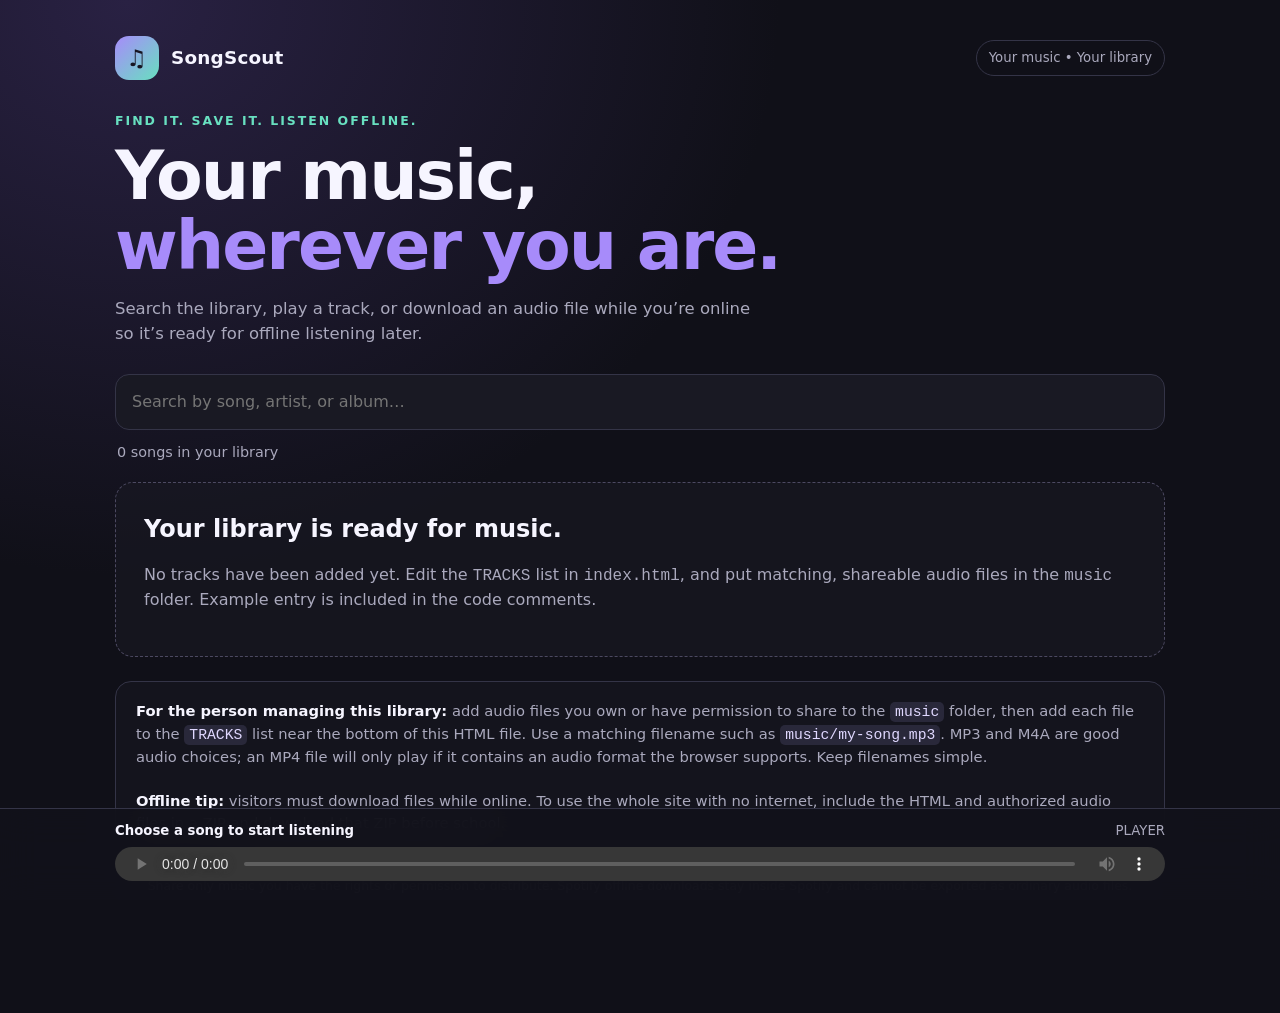
==== songscout/index.html @ 64c61e3a "Add SongScout offline music library page" ====
<!doctype html>
<html lang="en">
<head>
  <meta charset="utf-8">
  <meta name="viewport" content="width=device-width, initial-scale=1">
  <meta name="theme-color" content="#111119">
  <title>SongScout — Offline Music Library</title>
  <style>
    :root { color-scheme: dark; --bg:#101018; --panel:#191923; --panel2:#222231; --text:#f6f5ff; --muted:#aaa9bd; --accent:#a78bfa; --mint:#68e0c0; --border:#343447; }
    * { box-sizing:border-box; }
    body { margin:0; min-height:100vh; background:radial-gradient(ellipse at 10% 0%, #292143 0%, transparent 40%), var(--bg); color:var(--text); font:16px/1.5 system-ui,-apple-system,BlinkMacSystemFont,"Segoe UI",sans-serif; }
    .wrap { width:min(1050px, 100% - 32px); margin:auto; padding:36px 0 120px; }
    header { display:flex; align-items:center; justify-content:space-between; gap:16px; flex-wrap:wrap; margin-bottom:32px; }
    .brand { display:flex; align-items:center; gap:12px; font-weight:800; font-size:1.15rem; letter-spacing:.2px; }
    .logo { display:grid; place-items:center; width:44px; height:44px; border-radius:14px; background:linear-gradient(135deg,var(--accent),var(--mint)); color:#171522; font-size:23px; }
    .pill { border:1px solid var(--border); color:var(--muted); padding:7px 12px; border-radius:999px; font-size:.83rem; }
    .hero { max-width:740px; margin:30px 0 26px; }
    .eyebrow { color:var(--mint); font-size:.78rem; font-weight:800; letter-spacing:2px; text-transform:uppercase; }
    h1 { font-size:clamp(2.2rem,7vw,4.25rem); line-height:1.03; letter-spacing:-2px; margin:10px 0 16px; }
    h1 span { color:var(--accent); }
    .hero p { color:var(--muted); max-width:650px; margin:0; font-size:1.03rem; }
    .searchbar { display:flex; gap:10px; margin:28px 0 12px; }
    .searchbar input { min-width:0; flex:1; border:1px solid var(--border); background:var(--panel); color:var(--text); border-radius:14px; padding:15px 16px; font:inherit; outline:none; }
    .searchbar input:focus { border-color:var(--accent); box-shadow:0 0 0 3px #a78bfa22; }
    .count { color:var(--muted); font-size:.9rem; margin:12px 2px 18px; }
    .tracks { display:grid; grid-template-columns:repeat(auto-fit,minmax(min(100%,280px),1fr)); gap:14px; }
    .track { background:linear-gradient(140deg,#1c1c29,#171720); border:1px solid var(--border); border-radius:18px; padding:16px; display:flex; flex-direction:column; gap:14px; min-width:0; }
    .track-top { display:flex; align-items:center; gap:13px; min-width:0; }
    .cover { flex:0 0 58px; width:58px; height:58px; border-radius:13px; display:grid; place-items:center; background:linear-gradient(135deg,#514174,#235b56); font-size:25px; }
    .meta { min-width:0; }
    .meta h2 { margin:0 0 3px; font-size:1.02rem; overflow-wrap:anywhere; }
    .meta p { color:var(--muted); margin:0; font-size:.88rem; overflow-wrap:anywhere; }
    .format { color:var(--mint); font-size:.74rem; font-weight:750; text-transform:uppercase; letter-spacing:1px; }
    .actions { display:flex; gap:9px; margin-top:auto; }
    button, .download { border:0; border-radius:11px; padding:10px 13px; font:inherit; font-weight:750; text-decoration:none; text-align:center; cursor:pointer; }
    .play { background:var(--panel2); color:var(--text); flex:1; border:1px solid var(--border); }
    .download { background:var(--mint); color:#10201d; flex:1; }
    button:hover, .download:hover { filter:brightness(1.08); }
    .empty { grid-column:1/-1; border:1px dashed #4c4961; background:#19192399; border-radius:18px; padding:28px; color:var(--muted); }
    .empty h2 { color:var(--text); margin:0 0 8px; }
    .help { margin-top:24px; padding:18px 20px; border:1px solid var(--border); border-radius:16px; background:#161620bb; color:var(--muted); font-size:.92rem; }
    .help strong { color:var(--text); }
    .help code { color:#e0d8ff; background:#29283a; border-radius:5px; padding:2px 5px; }
    .player { position:fixed; z-index:5; bottom:0; left:0; right:0; padding:12px max(16px, calc((100vw - 1050px)/2)); border-top:1px solid var(--border); background:#12121bea; backdrop-filter:blur(18px); }
    .player-label { display:flex; gap:8px; align-items:center; justify-content:space-between; margin-bottom:6px; color:var(--muted); font-size:.83rem; }
    #nowPlaying { color:var(--text); font-weight:700; overflow:hidden; text-overflow:ellipsis; white-space:nowrap; }
    audio { width:100%; height:34px; }
    footer { margin-top:24px; color:#77768b; font-size:.78rem; text-align:center; }
    @media(max-width:500px) { .wrap{width:calc(100% - 22px);padding-top:22px}.searchbar{flex-direction:column}h1{letter-spacing:-1px}.player{padding:10px 11px} }
  </style>
</head>
<body>
  <main class="wrap">
    <header>
      <div class="brand"><div class="logo" aria-hidden="true">♫</div><span>SongScout</span></div>
      <div class="pill">Your music • Your library</div>
    </header>

    <section class="hero">
      <div class="eyebrow">Find it. Save it. Listen offline.</div>
      <h1>Your music,<br><span>wherever you are.</span></h1>
      <p>Search the library, play a track, or download an audio file while you’re online so it’s ready for offline listening later.</p>
    </section>

    <label class="searchbar" aria-label="Search music">
      <input id="search" type="search" placeholder="Search by song, artist, or album…" autocomplete="off">
    </label>
    <div class="count" id="count">Loading library…</div>
    <section id="tracks" class="tracks" aria-live="polite"></section>

    <aside class="help">
      <strong>For the person managing this library:</strong> add audio files you own or have permission to share to the <code>music</code> folder, then add each file to the <code>TRACKS</code> list near the bottom of this HTML file. Use a matching filename such as <code>music/my-song.mp3</code>. MP3 and M4A are good audio choices; an MP4 file will only play if it contains an audio format the browser supports. Keep filenames simple.
      <br><br><strong>Offline tip:</strong> visitors must download files while online. To use the whole site with no internet, include the HTML and authorized audio files in a ZIP and download that ZIP before school.
    </aside>
    <footer>Share only music you have the rights or permission to distribute. Spotify offline downloads stay inside Spotify and cannot be exported as ordinary audio files.</footer>
  </main>

  <div class="player">
    <div class="player-label"><span id="nowPlaying">Choose a song to start listening</span><span>PLAYER</span></div>
    <audio id="audio" controls preload="none"></audio>
  </div>

  <script>
    // ADD YOUR AUTHORIZED AUDIO FILES HERE.
    // Put each file in the music/ folder, then replace the example values below.
    // Example: { title: "My Song", artist: "Artist Name", album: "Album", file: "music/my-song.mp3" }
    const TRACKS = [
      // { title: "Song One", artist: "Artist Name", album: "Album Name", file: "music/song-one.mp3" },
      // { title: "Song Two", artist: "Another Artist", album: "Single", file: "music/song-two.m4a" },
    ];

    const tracksEl = document.getElementById('tracks');
    const searchEl = document.getElementById('search');
    const countEl = document.getElementById('count');
    const audio = document.getElementById('audio');
    const nowPlaying = document.getElementById('nowPlaying');

    function escapeHtml(value) {
      return String(value ?? '').replace(/[&<>"']/g, c => ({'&':'&amp;','<':'&lt;','>':'&gt;','"':'&quot;',"'":'&#39;'}[c]));
    }

    function playTrack(track) {
      audio.src = track.file;
      audio.load();
      nowPlaying.textContent = `${track.title} — ${track.artist}`;
      audio.play().catch(() => {
        nowPlaying.textContent = `Ready to play: ${track.title} — press Play on the player`;
      });
    }

    function render() {
      const query = searchEl.value.trim().toLowerCase();
      const filtered = TRACKS.filter(track => [track.title, track.artist, track.album].join(' ').toLowerCase().includes(query));
      countEl.textContent = `${filtered.length} ${filtered.length === 1 ? 'song' : 'songs'}${query ? ' found' : ' in your library'}`;

      if (TRACKS.length === 0) {
        tracksEl.innerHTML = `<div class="empty"><h2>Your library is ready for music.</h2><p>No tracks have been added yet. Edit the <code>TRACKS</code> list in <code>index.html</code>, and put matching, shareable audio files in the <code>music</code> folder. Example entry is included in the code comments.</p></div>`;
        return;
      }
      if (filtered.length === 0) {
        tracksEl.innerHTML = `<div class="empty"><h2>No matching songs</h2><p>Try a different song title, artist, or album.</p></div>`;
        return;
      }

      tracksEl.innerHTML = filtered.map((track, i) => {
        const ext = (track.file.split('.').pop() || 'audio').split('?')[0].toUpperCase();
        return `<article class="track">
          <div class="track-top"><div class="cover" aria-hidden="true">♫</div><div class="meta"><h2>${escapeHtml(track.title)}</h2><p>${escapeHtml(track.artist)}${track.album ? ' · ' + escapeHtml(track.album) : ''}</p></div></div>
          <div class="format">${escapeHtml(ext)} AUDIO FILE</div>
          <div class="actions"><button class="play" type="button" data-play="${i}">▶ Play</button><a class="download" href="${escapeHtml(track.file)}" download>↓ Download</a></div>
        </article>`;
      }).join('');

      tracksEl.querySelectorAll('[data-play]').forEach(button => {
        button.addEventListener('click', () => playTrack(filtered[Number(button.dataset.play)]));
      });
    }

    searchEl.addEventListener('input', render);
    render();
  </script>
</body>
</html>
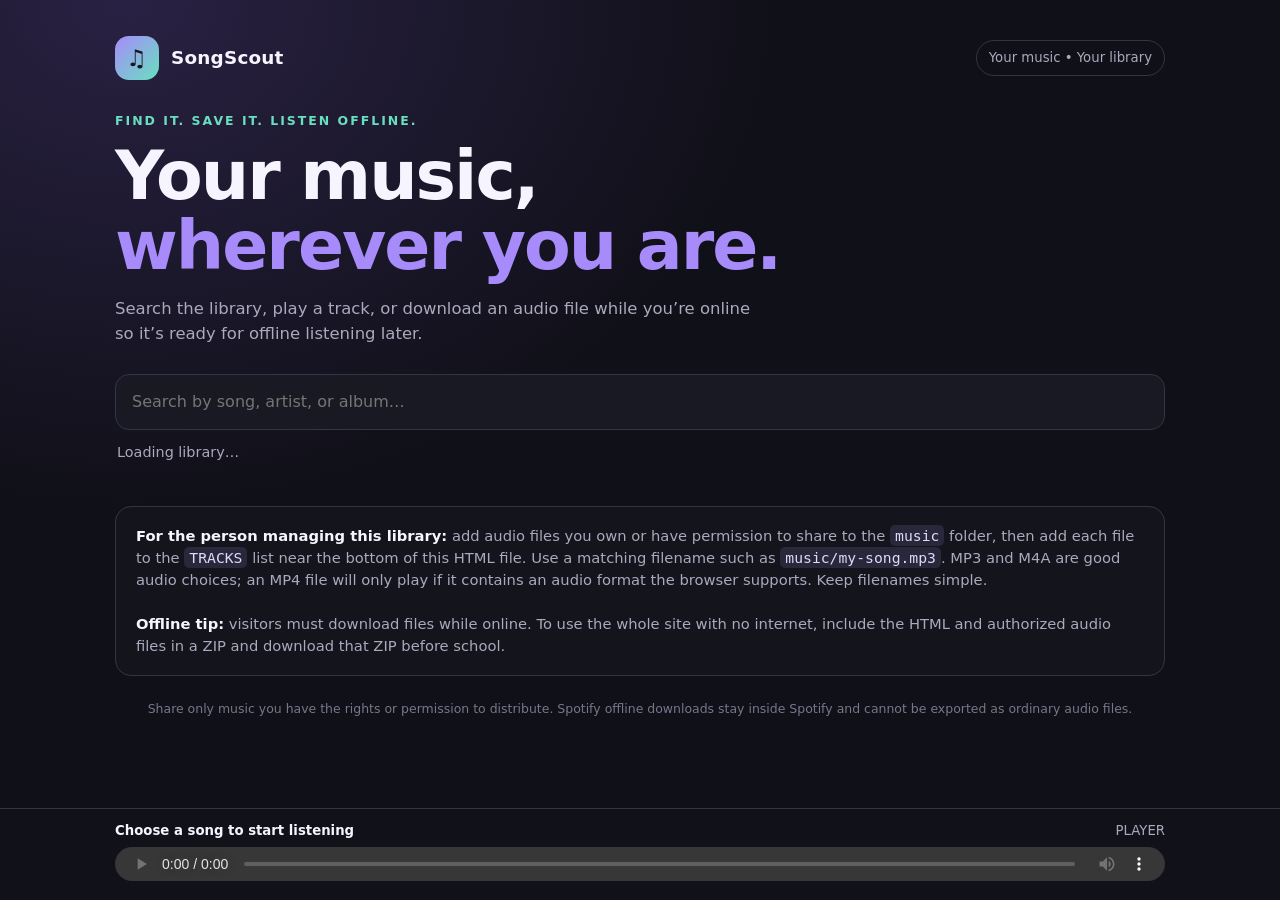
==== commit dc064b70: "Add new track 'I wanna be yours' to TRACKS array" ====
--- a/songscout/index.html
+++ b/songscout/index.html
@@ -85,7 +85,10 @@
     // Put each file in the music/ folder, then replace the example values below.
     // Example: { title: "My Song", artist: "Artist Name", album: "Album", file: "music/my-song.mp3" }
     const TRACKS = [
-      // { title: "Song One", artist: "Artist Name", album: "Album Name", file: "music/song-one.mp3" },
+      // { title: "I wanna be yours",
+    artist: "Arctic Monkeys",
+    album: "Music",
+    file: "I wanna be yours.mp3" },
       // { title: "Song Two", artist: "Another Artist", album: "Single", file: "music/song-two.m4a" },
     ];
 
